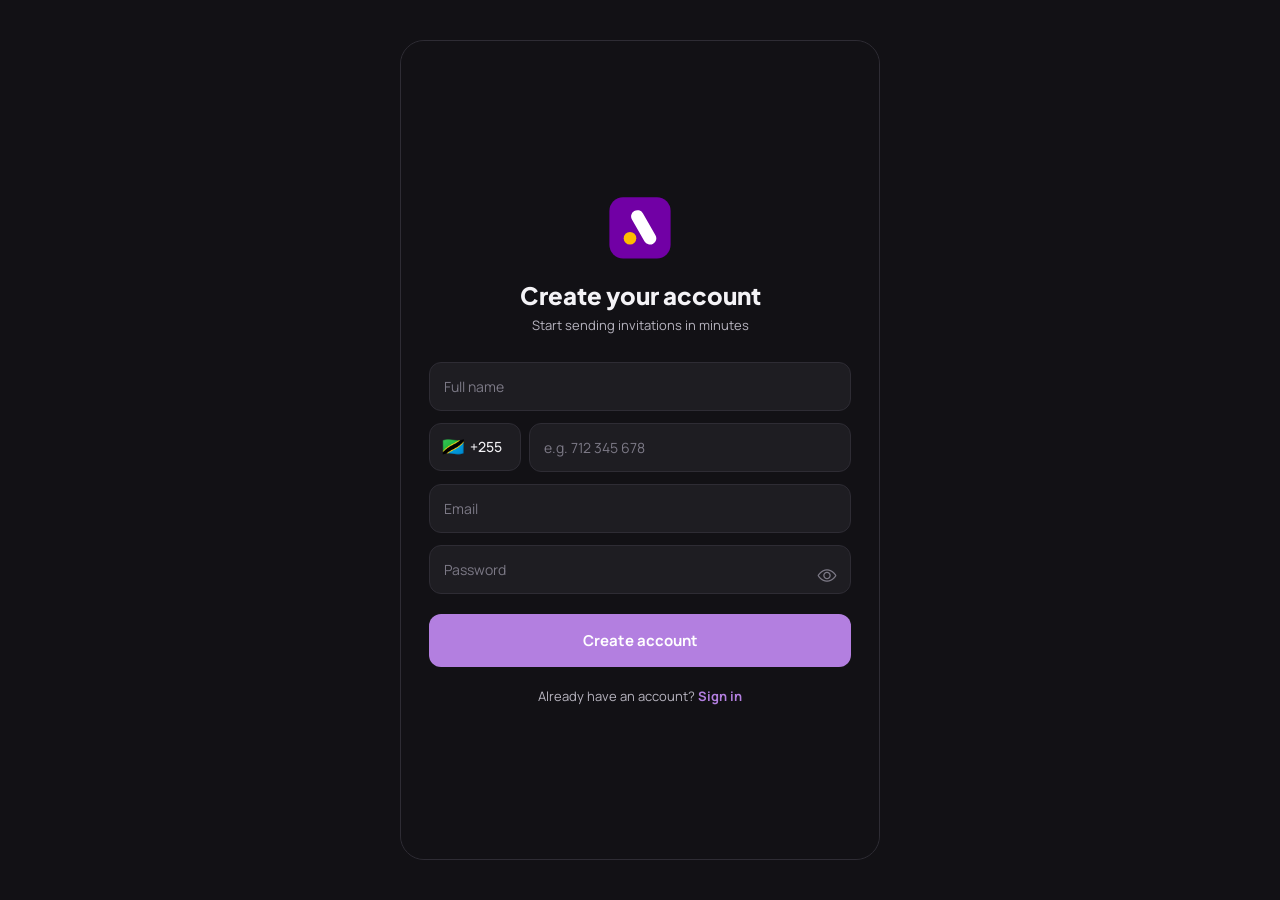
==== app/index.html @ 5e3c8c60 "Update web app (v2.5.2)" ====
<!DOCTYPE html>
<html lang="en">
  <head>
    <meta charset="utf-8" />
    <meta httpEquiv="X-UA-Compatible" content="IE=edge" />
    <meta name="viewport" content="width=device-width, initial-scale=1, shrink-to-fit=no" />
    <title>Alika</title>
    <!-- The `react-native-web` recommended style reset: https://necolas.github.io/react-native-web/docs/setup/#root-element -->
    <style id="expo-reset">
      /* These styles make the body full-height */
      html,
      body {
        height: 100%;
      }
      /* These styles disable body scrolling if you are using <ScrollView> */
      body {
        overflow: hidden;
      }
      /* These styles make the root element full-height */
      #root {
        display: flex;
        height: 100%;
        flex: 1;
      }
    </style>
  <meta name="theme-color" content="#7100A5">
<meta name="description" content="Create events, manage guests and send invitations with Alika.">
<link rel="icon" href="/app/favicon.ico"/></head>

  <body>
    <!-- Use static rendering with Expo Router to support running without JavaScript. -->
    <noscript>
      You need to enable JavaScript to run this app.
    </noscript>
    <!-- The root element for your Expo app. -->
    <div id="root"></div>
  <script src="/app/_expo/static/js/web/AppEntry-5d86d3a49f93551ecc0d49c68636c4e9.js" defer></script>
</body>
</html>
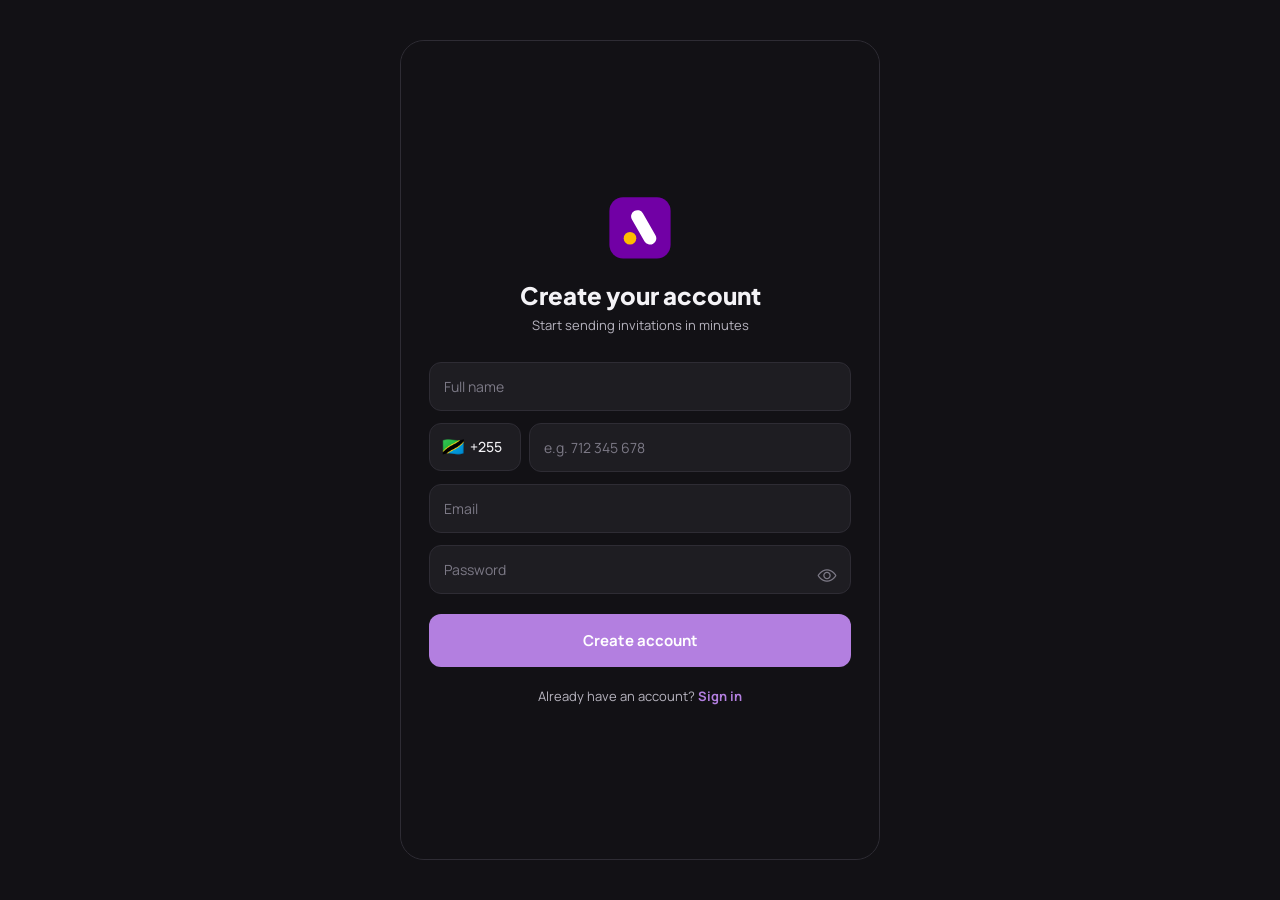
==== commit bc4c09cc: "Update web app (v2.5.2)" ====
--- a/app/index.html
+++ b/app/index.html
@@ -3,24 +3,62 @@
   <head>
     <meta charset="utf-8" />
     <meta httpEquiv="X-UA-Compatible" content="IE=edge" />
-    <meta name="viewport" content="width=device-width, initial-scale=1, shrink-to-fit=no" />
+    <!-- viewport-fit=cover lets the app use the full iPhone screen; the app's
+         own safe-area handling keeps content clear of the notch/home bar. -->
+    <meta name="viewport" content="width=device-width, initial-scale=1, shrink-to-fit=no, viewport-fit=cover" />
     <title>Alika</title>
+
+    <!-- Installable app ("Add to Home Screen") on iPhone and Android -->
+    <link rel="manifest" href="/app/manifest.webmanifest" />
+    <link rel="apple-touch-icon" href="/app/apple-touch-icon.png" />
+    <meta name="apple-mobile-web-app-capable" content="yes" />
+    <meta name="mobile-web-app-capable" content="yes" />
+    <meta name="apple-mobile-web-app-title" content="Alika" />
+    <meta name="apple-mobile-web-app-status-bar-style" content="default" />
+    <meta name="format-detection" content="telephone=no" />
+
     <!-- The `react-native-web` recommended style reset: https://necolas.github.io/react-native-web/docs/setup/#root-element -->
     <style id="expo-reset">
-      /* These styles make the body full-height */
       html,
       body {
         height: 100%;
       }
-      /* These styles disable body scrolling if you are using <ScrollView> */
       body {
         overflow: hidden;
+        /* Stop iPhone bouncing the whole page and highlighting taps grey */
+        overscroll-behavior: none;
+        -webkit-tap-highlight-color: transparent;
+        -webkit-text-size-adjust: 100%;
       }
-      /* These styles make the root element full-height */
       #root {
         display: flex;
         height: 100%;
         flex: 1;
+      }
+
+      /* iPhone "Add to Home Screen" hint — only shown in iPhone Safari when
+         the app is not already installed (see script below). */
+      #ios-install {
+        position: fixed; left: 12px; right: 12px;
+        bottom: calc(12px + env(safe-area-inset-bottom));
+        z-index: 2147483647;
+        background: #fff; color: #1d1d1f;
+        border-radius: 16px; padding: 14px 40px 14px 14px;
+        box-shadow: 0 8px 30px rgba(0,0,0,.25);
+        font: 14px/1.4 -apple-system, BlinkMacSystemFont, "Segoe UI", sans-serif;
+        display: flex; gap: 12px; align-items: flex-start;
+        max-width: 480px; margin: 0 auto;
+      }
+      #ios-install img { width: 44px; height: 44px; border-radius: 10px; flex: none; }
+      #ios-install b { display: block; margin-bottom: 2px; }
+      #ios-install .en { color: #6e6e73; font-size: 12.5px; margin-top: 4px; }
+      #ios-install .share {
+        display: inline-block; width: 15px; height: 15px; vertical-align: -2px;
+      }
+      #ios-install button {
+        position: absolute; top: 6px; right: 6px;
+        width: 32px; height: 32px; border: 0; background: none;
+        font-size: 22px; line-height: 1; color: #6e6e73; cursor: pointer;
       }
     </style>
   <meta name="theme-color" content="#7100A5">
@@ -28,12 +66,57 @@
 <link rel="icon" href="/app/favicon.ico"/></head>
 
   <body>
-    <!-- Use static rendering with Expo Router to support running without JavaScript. -->
     <noscript>
       You need to enable JavaScript to run this app.
     </noscript>
-    <!-- The root element for your Expo app. -->
     <div id="root"></div>
-  <script src="/app/_expo/static/js/web/AppEntry-5d86d3a49f93551ecc0d49c68636c4e9.js" defer></script>
+
+    <script>
+      (function () {
+        try {
+          var ua = navigator.userAgent || "";
+          var isIOS = /iPhone|iPad|iPod/.test(ua) ||
+            (navigator.platform === "MacIntel" && navigator.maxTouchPoints > 1);
+          var installed = window.navigator.standalone === true ||
+            (window.matchMedia && window.matchMedia("(display-mode: standalone)").matches);
+          // Only Safari can add to Home Screen reliably; other iOS browsers
+          // (Chrome = CriOS, Firefox = FxiOS) show a different share menu.
+          var isSafari = !/CriOS|FxiOS|EdgiOS|OPiOS|GSA|FBAN|FBAV|Instagram|WhatsApp/.test(ua);
+          if (!isIOS || installed) return;
+
+          var KEY = "alika_ios_install_dismissed";
+          var dismissedAt = 0;
+          try { dismissedAt = Number(localStorage.getItem(KEY)) || 0; } catch (e) {}
+          // Show again 7 days after being closed.
+          if (Date.now() - dismissedAt < 7 * 24 * 60 * 60 * 1000) return;
+
+          var share = '<svg class="share" viewBox="0 0 24 24" fill="none" stroke="#0a84ff" stroke-width="2" stroke-linecap="round" stroke-linejoin="round"><path d="M12 3v12"/><path d="M8 7l4-4 4 4"/><path d="M6 11H5a1 1 0 0 0-1 1v8a1 1 0 0 0 1 1h14a1 1 0 0 0 1-1v-8a1 1 0 0 0-1-1h-1"/></svg>';
+          var body = isSafari
+            ? 'Gusa ' + share + ' <b style="display:inline">Shiriki</b> chini, kisha <b style="display:inline">"Ongeza kwenye Skrini ya Mwanzo"</b>.' +
+              '<div class="en">Tap ' + share + ' Share, then "Add to Home Screen".</div>'
+            : 'Fungua ukurasa huu kwenye <b style="display:inline">Safari</b>, gusa ' + share + ' Shiriki, kisha "Ongeza kwenye Skrini ya Mwanzo".' +
+              '<div class="en">Open this page in Safari, tap ' + share + ' Share, then "Add to Home Screen".</div>';
+
+          function show() {
+            var el = document.createElement("div");
+            el.id = "ios-install";
+            el.setAttribute("role", "dialog");
+            el.setAttribute("aria-label", "Install Alika");
+            el.innerHTML =
+              '<img src="/app/apple-touch-icon.png" alt="" />' +
+              '<div><b>Weka Alika kwenye iPhone yako</b>' + body + '</div>' +
+              '<button type="button" aria-label="Close">&times;</button>';
+            el.querySelector("button").onclick = function () {
+              try { localStorage.setItem(KEY, String(Date.now())); } catch (e) {}
+              el.parentNode && el.parentNode.removeChild(el);
+            };
+            document.body.appendChild(el);
+          }
+          // Let the app load first so the hint doesn't cover the splash.
+          window.addEventListener("load", function () { setTimeout(show, 2500); });
+        } catch (e) {}
+      })();
+    </script>
+  <script src="/app/_expo/static/js/web/AppEntry-0e540ca22f14b60288f4197e7a4ed860.js" defer></script>
 </body>
 </html>
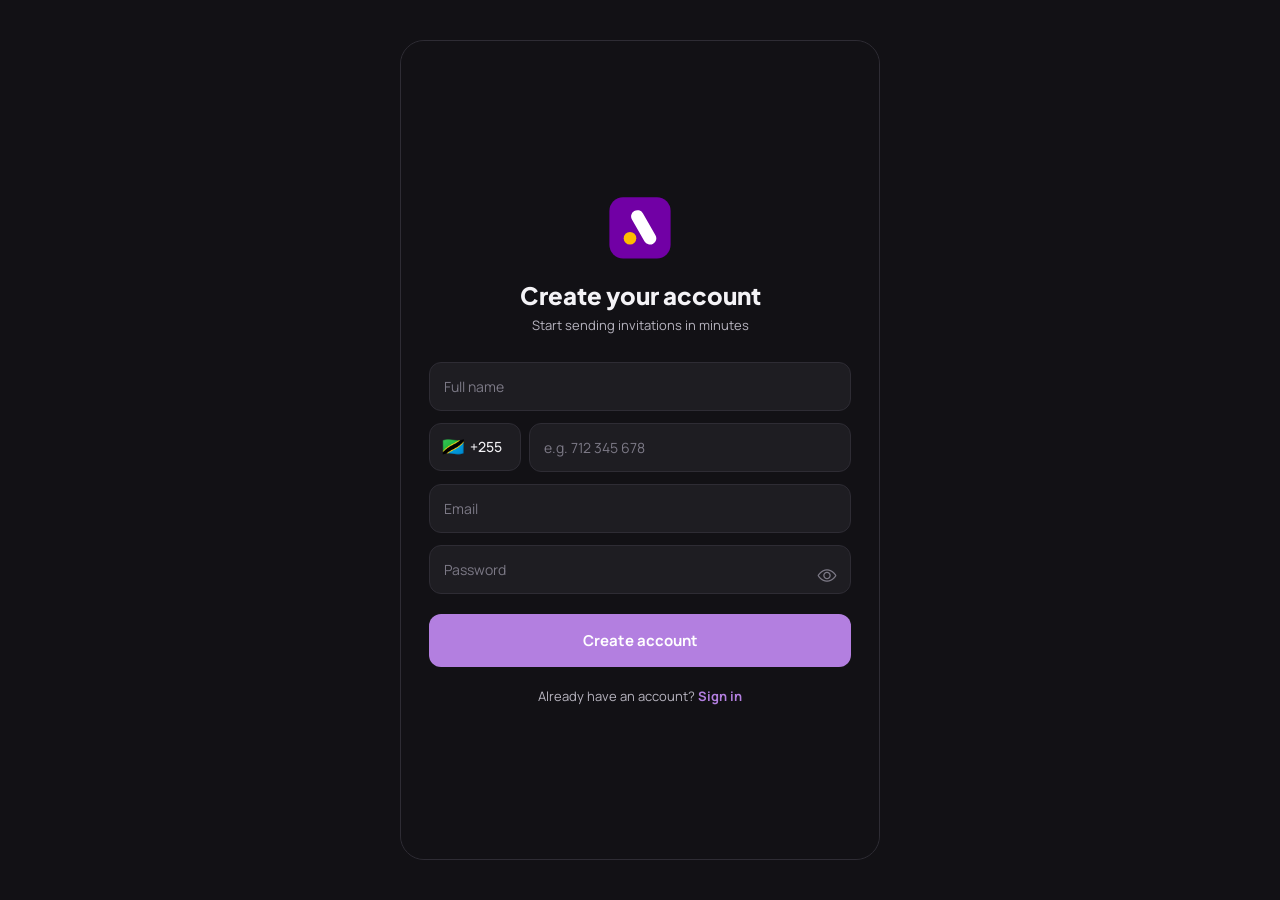
==== commit 7f136eda: "Update web app (v2.5.2)" ====
--- a/app/index.html
+++ b/app/index.html
@@ -117,6 +117,6 @@
         } catch (e) {}
       })();
     </script>
-  <script src="/app/_expo/static/js/web/AppEntry-0e540ca22f14b60288f4197e7a4ed860.js" defer></script>
+  <script src="/app/_expo/static/js/web/AppEntry-6dba2386c3065dd01b90f00fb37acbaf.js" defer></script>
 </body>
 </html>
